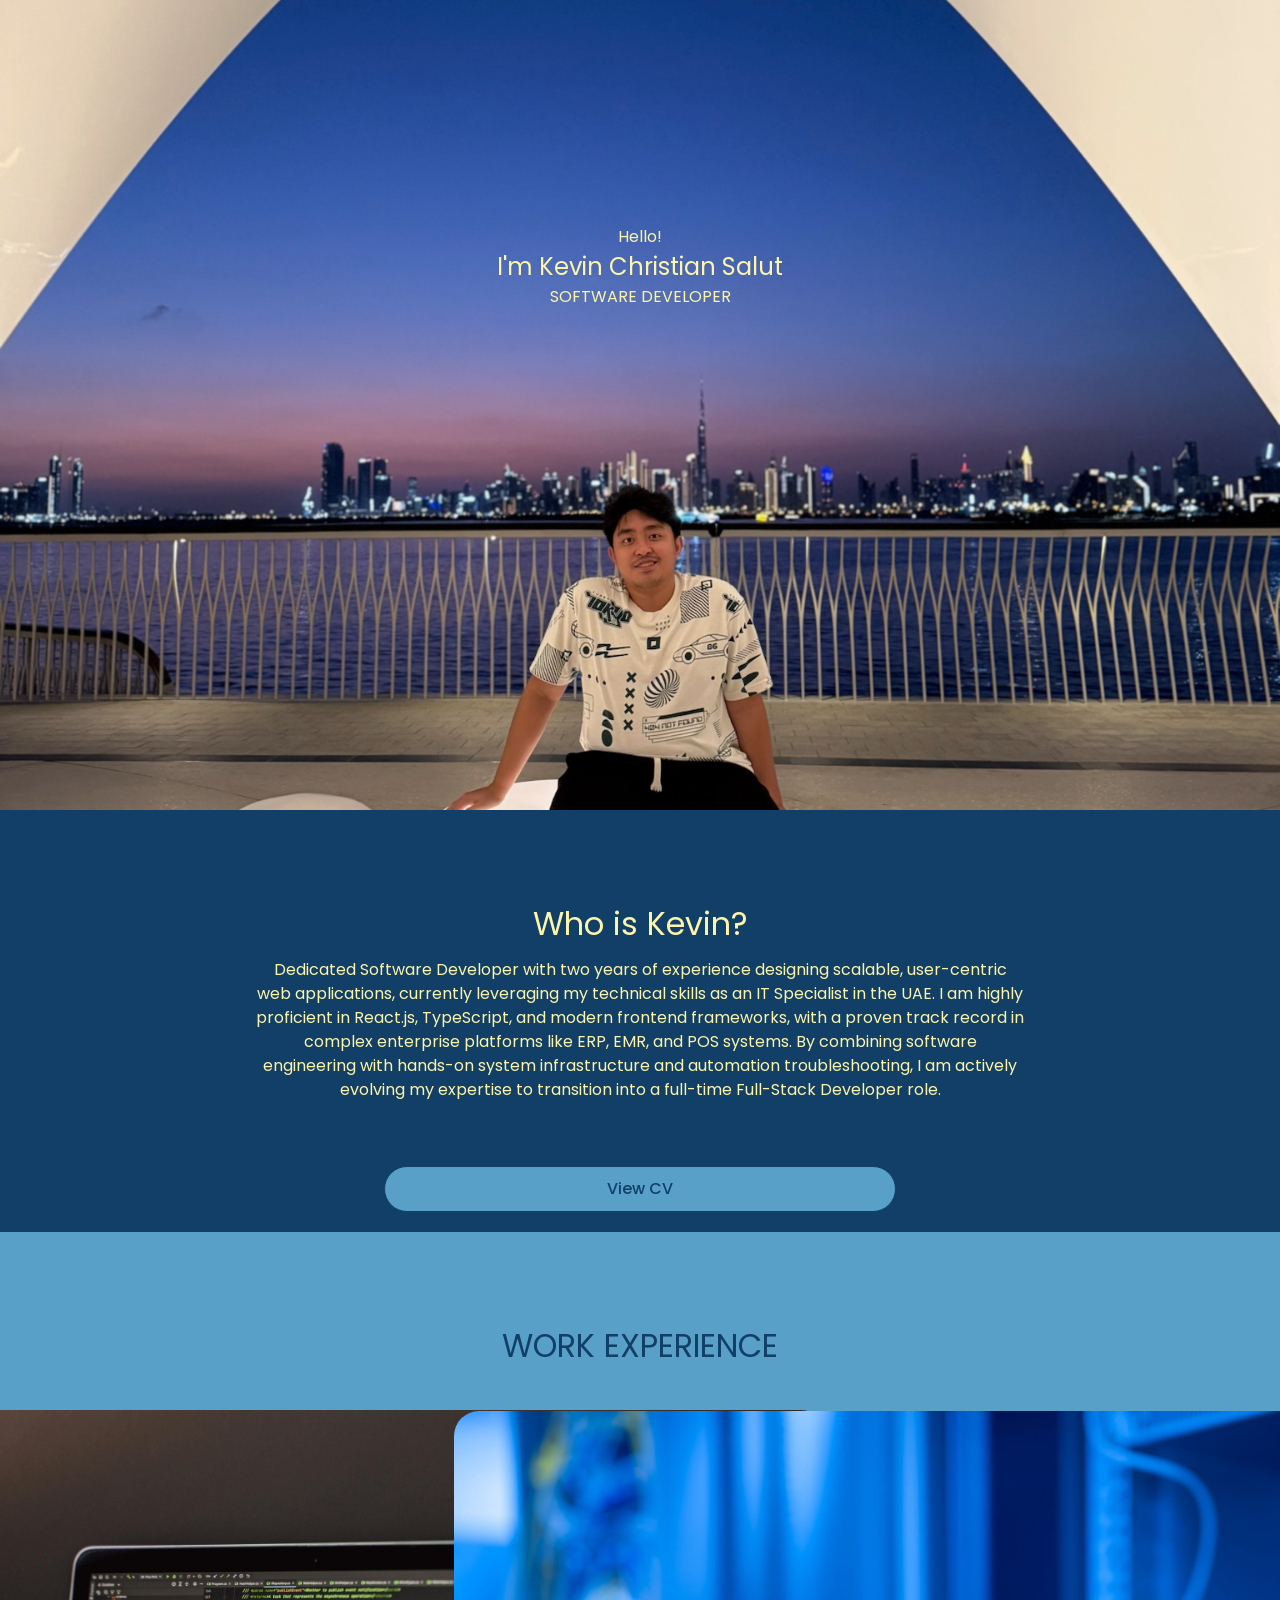
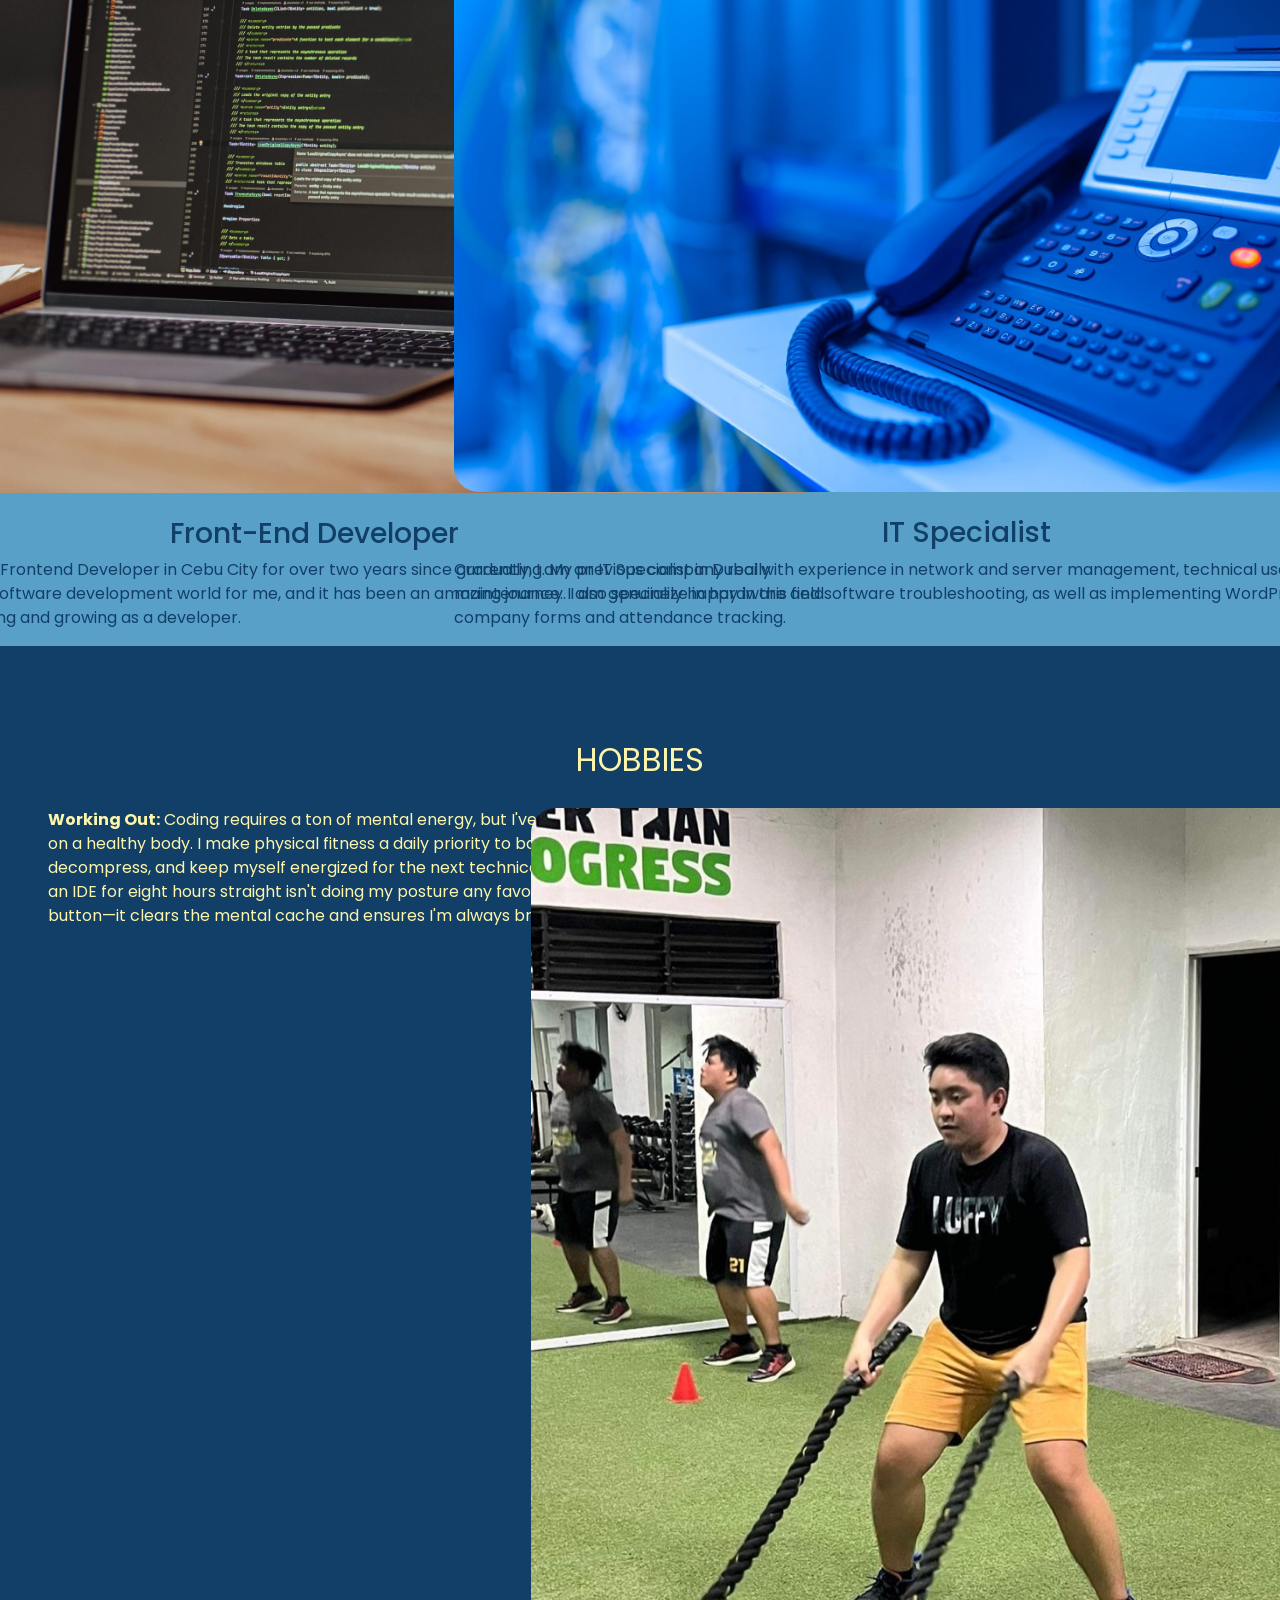
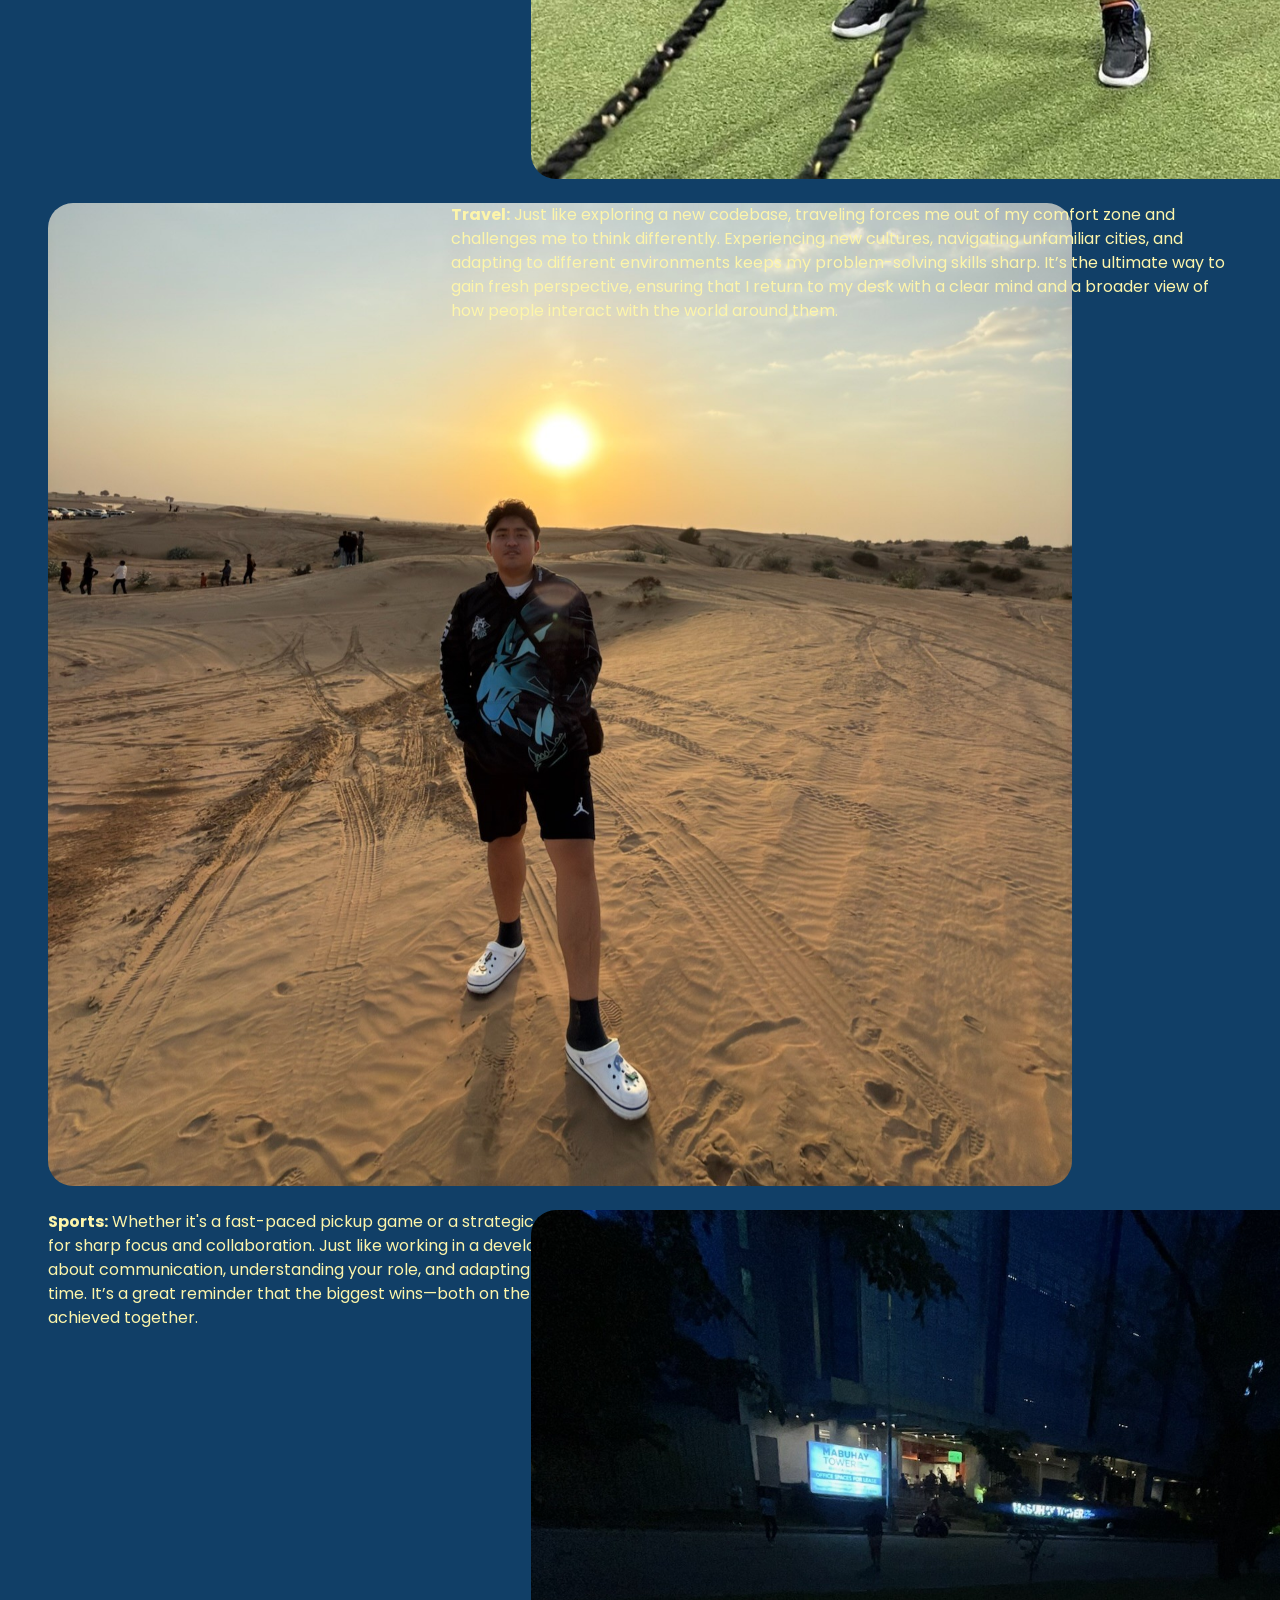
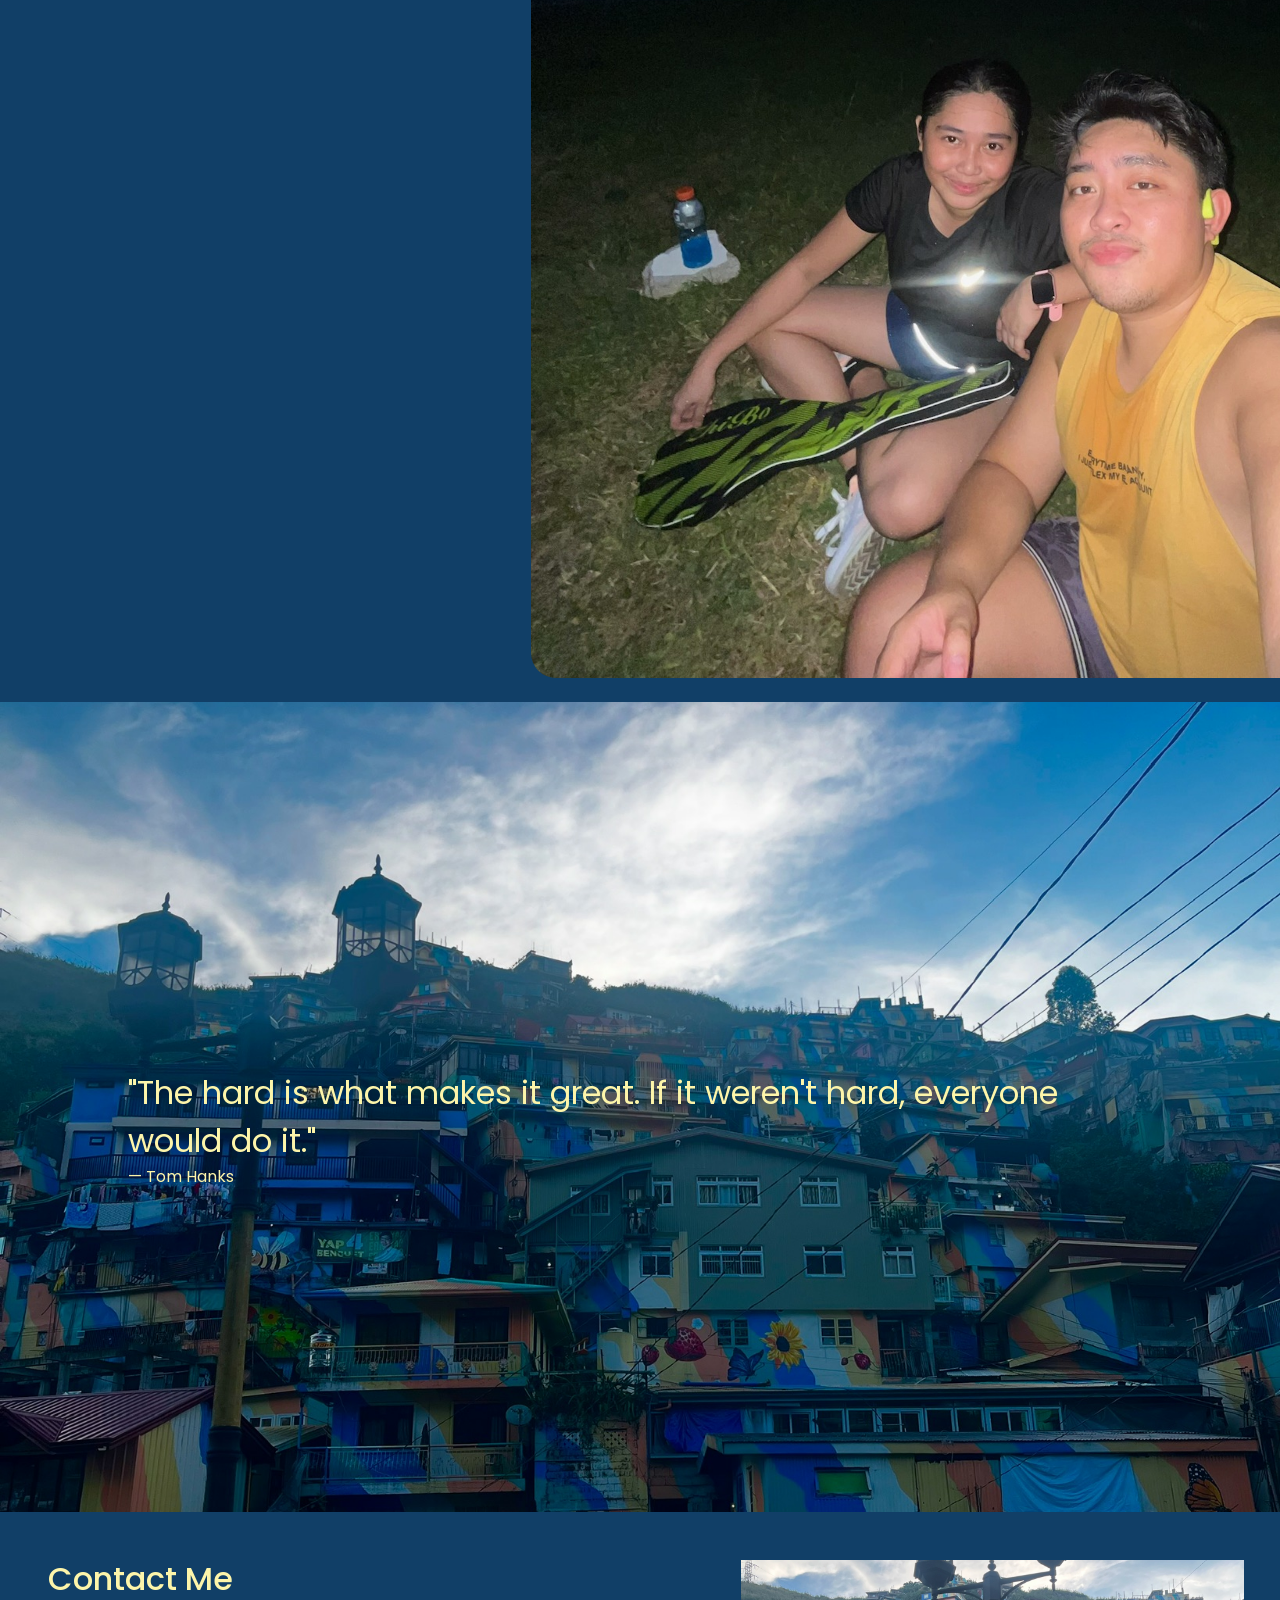
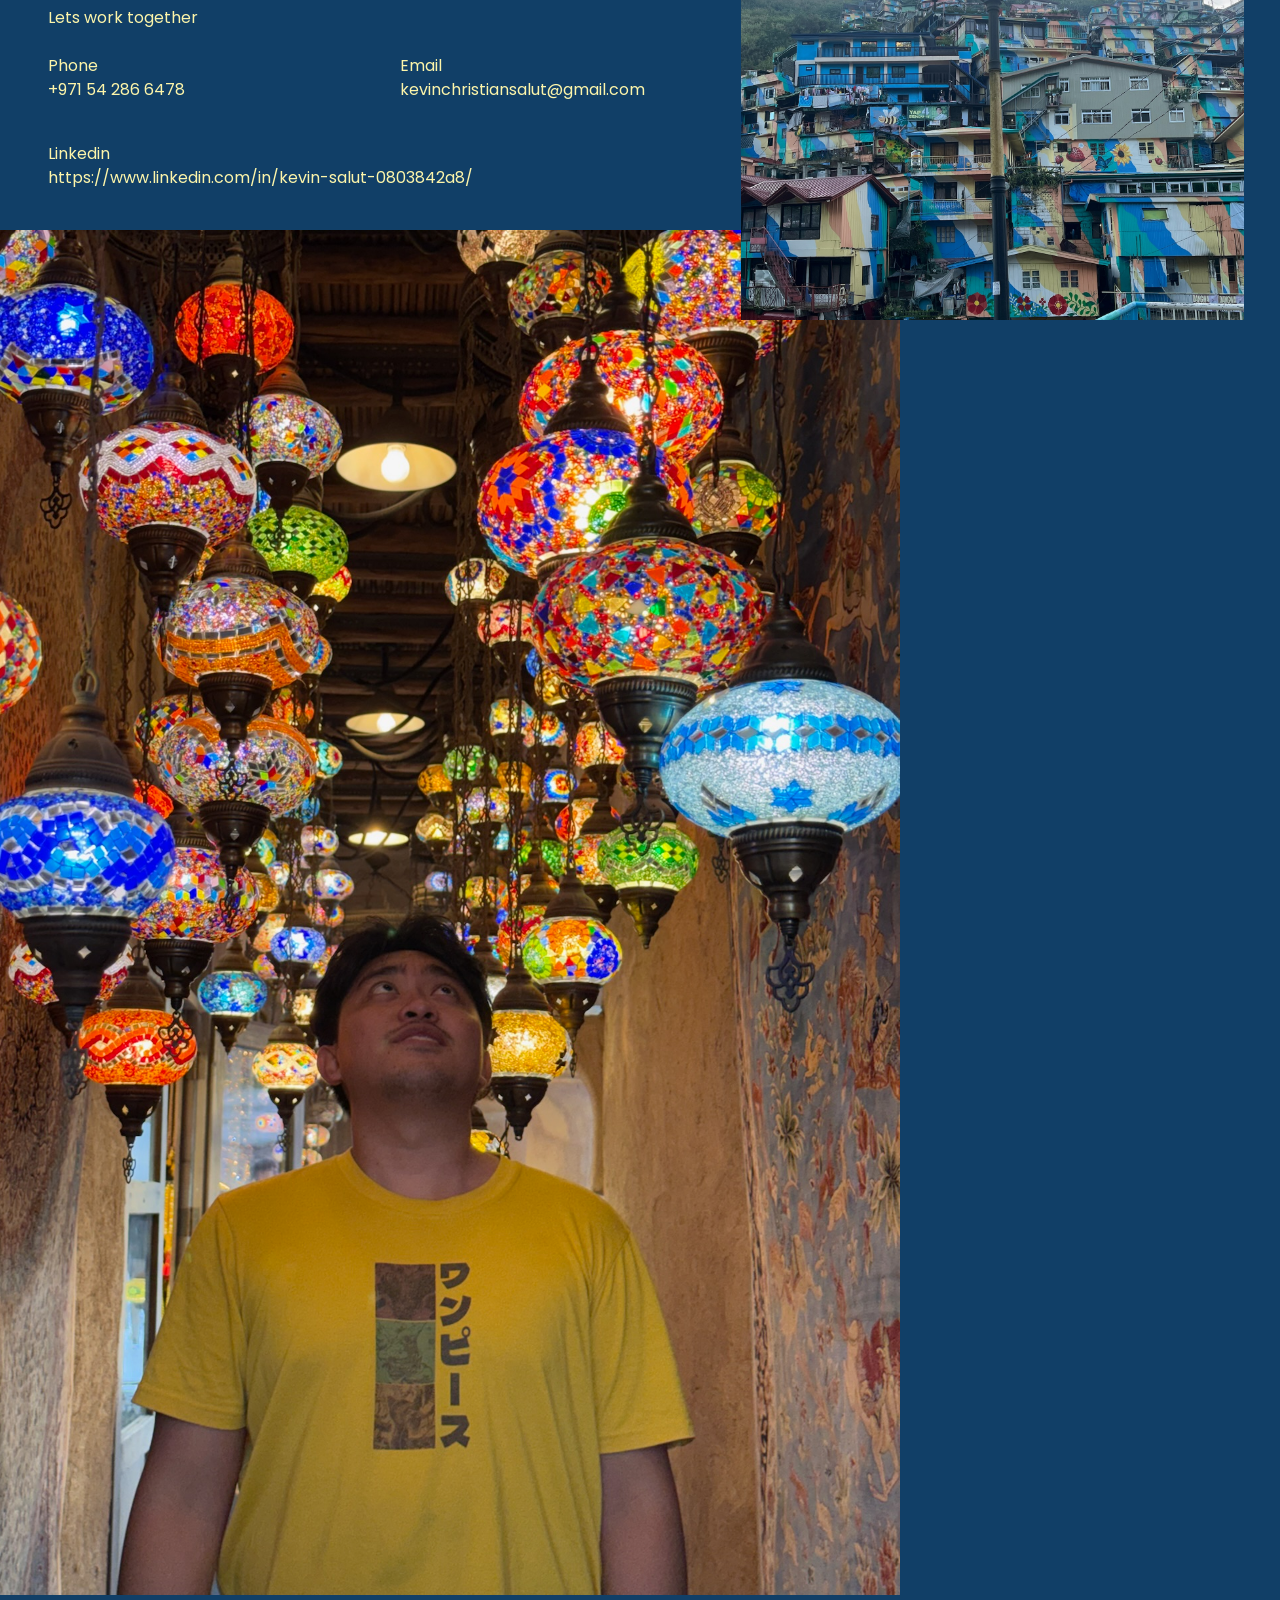
==== index.html @ 114b2236 "Add files via upload" ====
<!doctype html>
<html lang="en">
  <head>
    <meta charset="UTF-8" />
    <meta name="viewport" content="width=device-width, initial-scale=1.0" />
    <title>Getting to Know Kevin</title>
    <link rel="stylesheet" href="./styles/index.css" />
    <link
      href="https://cdn.jsdelivr.net/npm/bootstrap@5.3.8/dist/css/bootstrap.min.css"
      rel="stylesheet"
      integrity="sha384-sRIl4kxILFvY47J16cr9ZwB07vP4J8+LH7qKQnuqkuIAvNWLzeN8tE5YBujZqJLB"
      crossorigin="anonymous"
    />
    <link rel="preconnect" href="https://fonts.googleapis.com" />
    <link rel="preconnect" href="https://fonts.gstatic.com" crossorigin />
    <link
      href="https://fonts.googleapis.com/css2?family=Bungee&family=Caveat:wght@400..700&family=Libre+Baskerville:ital,wght@0,400..700;1,400..700&family=Poppins:ital,wght@0,100;0,200;0,300;0,400;0,500;0,600;0,700;0,800;0,900;1,100;1,200;1,300;1,400;1,500;1,600;1,700;1,800;1,900&display=swap"
      rel="stylesheet"
    />
  </head>
  <body>
    <section id="header-page">
      <div class="header-container">
        <div class="row">
          <div class="col center header-text">Hello!</div>
        </div>
        <div class="row">
          <div class="col center header-name">I'm Kevin Christian Salut</div>
        </div>
        <div class="row">
          <div class="col center header-text">SOFTWARE DEVELOPER</div>
        </div>
      </div>
    </section>
    <section id="about-page">
      <div class="about-container">
        <div class="about-title center">Who is Kevin?</div>
        <div class="about-text center">
          <p class="about-paragraph">
            Dedicated Software Developer with two years of experience designing
            scalable, user-centric web applications, currently leveraging my
            technical skills as an IT Specialist in the UAE. I am highly
            proficient in React.js, TypeScript, and modern frontend frameworks,
            with a proven track record in complex enterprise platforms like ERP,
            EMR, and POS systems. By combining software engineering with
            hands-on system infrastructure and automation troubleshooting, I am
            actively evolving my expertise to transition into a full-time
            Full-Stack Developer role.
          </p>
        </div>
        <div class="about-text center pt-5">
          <a href="./pages/resume.html" type="button" class="about-btn">
            View CV
          </a>
        </div>
      </div>
    </section>
    <section id="experience-page">
      <div class="experience-container">
        <div class="experience-title center">WORK EXPERIENCE</div>
        <div class="experience-text">
          <div class="row">
            <div class="col-xl-6 center">
              <div>
                <div class="experience-image-container mb-4 center">
                  <img
                    class="experience-image"
                    src="./images/Programmer image.jpg"
                  />
                </div>
                <div><h3 class="center">Front-End Developer</h3></div>
                <div class="experience-paragraph">
                  <p>
                    I have been working as a Frontend Developer in Cebu City for
                    over two years since graduating. My previous company really
                    opened the door to the software development world for me,
                    and it has been an amazing journey. I am genuinely happy in
                    this field and eager to keep learning and growing as a
                    developer.
                  </p>
                </div>
              </div>
            </div>
            <div class="col-xl-6 center">
              <div>
                <div class="experience-image-container mb-4 center">
                  <img class="experience-image" src="./images/IT image.jpg" />
                </div>
                <div><h3 class="center">IT Specialist</h3></div>
                <div class="experience-paragraph">
                  <p>
                    Currently, I am an IT Specialist in Dubai with experience in
                    network and server management, technical user support, and
                    website maintenance. I also specialize in hardware and
                    software troubleshooting, as well as implementing WordPress
                    automation for company forms and attendance tracking.
                  </p>
                </div>
              </div>
            </div>
          </div>
        </div>
      </div>
    </section>
    <section id="hobbies-page">
      <div class="hobbies-container">
        <div class="hobbies-title center mb-4">HOBBIES</div>
        <div class="row px-5 pb-4">
          <div class="col-xl-8">
            <p class="hobbies-paragraph">
              <b>Working Out:</b> Coding requires a ton of mental energy, but
              I've learned that a sharp mind depends on a healthy body. I make
              physical fitness a daily priority to balance out the desk hours,
              decompress, and keep myself energized for the next technical
              challenge. Let’s honest: staring at an IDE for eight hours
              straight isn't doing my posture any favors. Getting active is my
              ultimate reset button—it clears the mental cache and ensures I'm
              always bringing my best to the keyboard.
            </p>
          </div>
          <div class="col-xl-4 center">
            <img class="hobbies-image" src="./images/workout.jpg" />
          </div>
        </div>
        <div class="row px-5 pb-4">
          <div class="col-xl-4">
            <img class="hobbies-image" src="./images/travel.jpg" />
          </div>
          <div class="col-xl-8">
            <p class="hobbies-paragraph">
              <b>Travel:</b> Just like exploring a new codebase, traveling
              forces me out of my comfort zone and challenges me to think
              differently. Experiencing new cultures, navigating unfamiliar
              cities, and adapting to different environments keeps my
              problem-solving skills sharp. It’s the ultimate way to gain fresh
              perspective, ensuring that I return to my desk with a clear mind
              and a broader view of how people interact with the world around
              them.
            </p>
          </div>
        </div>
        <div class="row px-5 pb-4">
          <div class="col-xl-8">
            <p class="hobbies-paragraph">
              <b>Sports:</b> Whether it's a fast-paced pickup game or a
              strategic match, sports are my favorite outlet for sharp focus and
              collaboration. Just like working in a development team, playing
              sports is all about communication, understanding your role, and
              adapting to the opposition's strategy in real-time. It’s a great
              reminder that the biggest wins—both on the field and in tech—are
              always achieved together.
            </p>
          </div>
          <div class="col-xl-4 center">
            <img class="hobbies-image" src="./images/sports.jpg" />
          </div>
        </div>
      </div>
    </section>
    <section id="quote-page">
      <div class="quote-container center">
        <div class="quote-width">
          <div class="quote-name">
            "The hard is what makes it great. If it weren't hard, everyone would
            do it."
          </div>
          <div class="quote-text">— Tom Hanks</div>
        </div>
      </div>
    </section>
    <section id="contact-page">
      <div class="row contact-container p-5">
        <div class="col-xl-7 contact-left">
          <div>
            <h2>Contact Me</h2>
          </div>
          <div class="mb-4">
            <div>Lets work together</div>
          </div>
          <div class="row pb-4">
            <div class="col-xl-6">
              <div>
                <div>Phone</div>
              </div>
              <div>
                <p>+971 54 286 6478</p>
              </div>
            </div>
            <div class="col-xl-6">
              <div>
                <div>Email</div>
              </div>
              <div>
                <p>kevinchristiansalut@gmail.com</p>
              </div>
            </div>
          </div>
          <div class="row pb-4">
            <div class="col-xl-12">
              <div>
                <div>Linkedin</div>
              </div>
              <div>
                <p>https://www.linkedin.com/in/kevin-salut-0803842a8/</p>
              </div>
            </div>
          </div>

          <div class="center">
            <img class="contact-image" src="./images/contact.jpg" />
          </div>
        </div>
        <div class="col-xl-5 contact-right"></div>
      </div>
    </section>
  </body>
</html>
---- styles/index.css ----
body{
    overflow-x: hidden;
}
.row{
    padding: 0;
    margin: 0;
}

div{
    color: #FDF5AA;
    font-style: normal;
    font-family: "Poppins", sans-serif;
}
.center{
    display: flex;
    justify-content: center;
    align-items: center;
}

.header-text{
    font-size: 2rem;
}
.header-name{
    font-size: 3rem;
}
#header-page{
    background-image: url('../images/header_image.jpg');
    background-repeat: no-repeat;
    background-position: center;
    background-size: cover;
    height: 90vh;
}

.header-container{
    padding-top: 10vh;
    animation: slideIn 1s forwards;
}

#about-page{
    background-color: #113F67;
    padding-top: 10vh;
    height: 70vh;
}

.about-container{
    animation: slideIn 1s forwards;
}
.about-title{
    font-size: 2rem;
    margin-bottom: 10px;
}
.about-text{
    font-size: 1rem;
    text-align: center;
}
.about-paragraph{
    width: 60vw;
}
.about-btn{
    background-color: #58A0C8;
    color: #113F67;
    border: 1px solid #113F67;
    border-radius: 50px;
    width: 10vw;
    padding: 10px;
    font-weight: 500;
    text-decoration: none;
}
#experience-page{
    background-color: #58A0C8;
    padding-top: 10vh;
    height: 90vh;
}
.experience-container{
    animation: slideIn 1s forwards;
}
.experience-title{
    font-size: 2rem;
    margin-bottom: 40px;
    color: #113F67 !important;
}

.experience-image-container img {
    height: auto;
    width: 25vw; 
    border-radius: 25px;
}

.experience-text{
    font-size: 1rem;
}
.experience-text h3{
    color: #113F67;
}
.experience-paragraph{
    width: 30vw;
    color: #113F67 !important;
}
#hobbies-page{
    background-color: #113F67;
    padding-top: 10vh;
}

.hobbies-container{
    animation: slideIn 1s forwards;
}
.hobbies-title{
    font-size: 2rem;
    margin-bottom: 10px;
}
.hobbies-image{
    height: auto;
    width: 20vw; 
    border-radius: 25px;
}
#quote-page{
    background-image: url('../images/quote-bg.jpg');
    background-repeat: no-repeat;
    background-position: center;
    background-size: cover;
    height: 90vh;
    opacity: 1;
    
}
.quote-container{
    padding-top: 5vh;
    animation: slideIn 1s forwards;
    height: 90vh;
}

.quote-width{
    width: 80vw;
}

.quote-name{
    font-size: 3rem;
}
.quote-text{
    font-size: 1rem;
}
#contact-page{
    height: 90vh;    
}
.contact-container{
    height: 90vh;
    background-color: #113F67;
}

.contact-right{
     background-image: url('../images/contacttwo.jpg');
    background-repeat: no-repeat;
    background-position: center;
    background-size: cover;
}

.contact-image{
    height: auto;
    width: 17vw;
}

@keyframes slideIn {
  from { transform: translateX(-100%); opacity: 0; }
  to { transform: translateX(0); opacity: 1; }
}

@media (max-width: 1280px){
    .header-text{
        font-size: 1rem;
    }
    .header-name{
        font-size: 1.5rem;
    }
    .header-container{
        padding-top: 25vh;
    }

   
   
    .about-btn{
        width: 40vw;
        padding: 10px;
        margin-bottom: 20px;
    }
    
    .experience-paragraph, .hobbies-image{
        width: 80vw;
    }
    .experience-image-container img {
        width: 80vw; 
    }
    .quote-name{
        font-size: 2rem;
    }
    .contact-right{
        height: 40vh;
    }
     #contact-page{
        height: auto;    
    }
    .contact-container{
        height: auto;
    }
     #about-page{
        background-color: #113F67;
        padding-top: 10vh;
        height: auto;
    }
    #experience-page{
        height: auto;
    }
    .contact-image{

        height: auto;
        width: 80vw;
        margin-bottom: 5vh;
    }
}
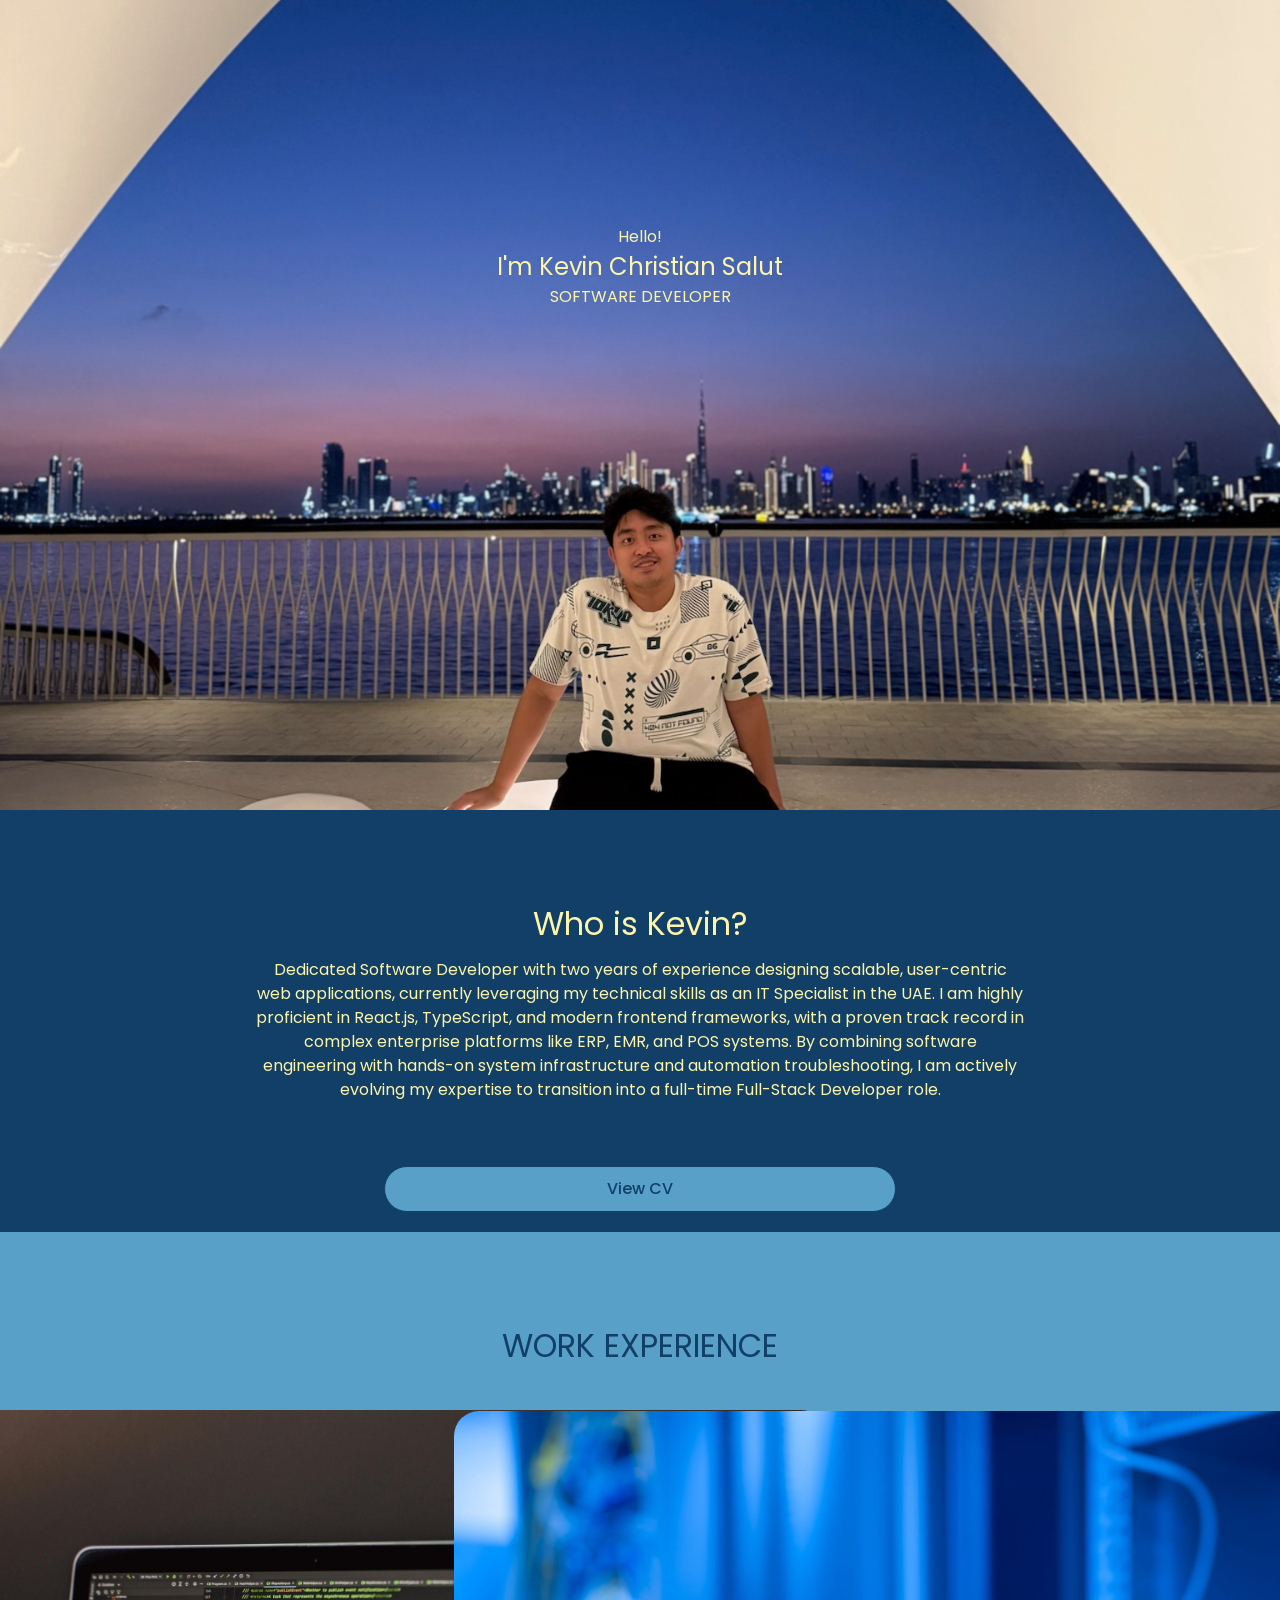
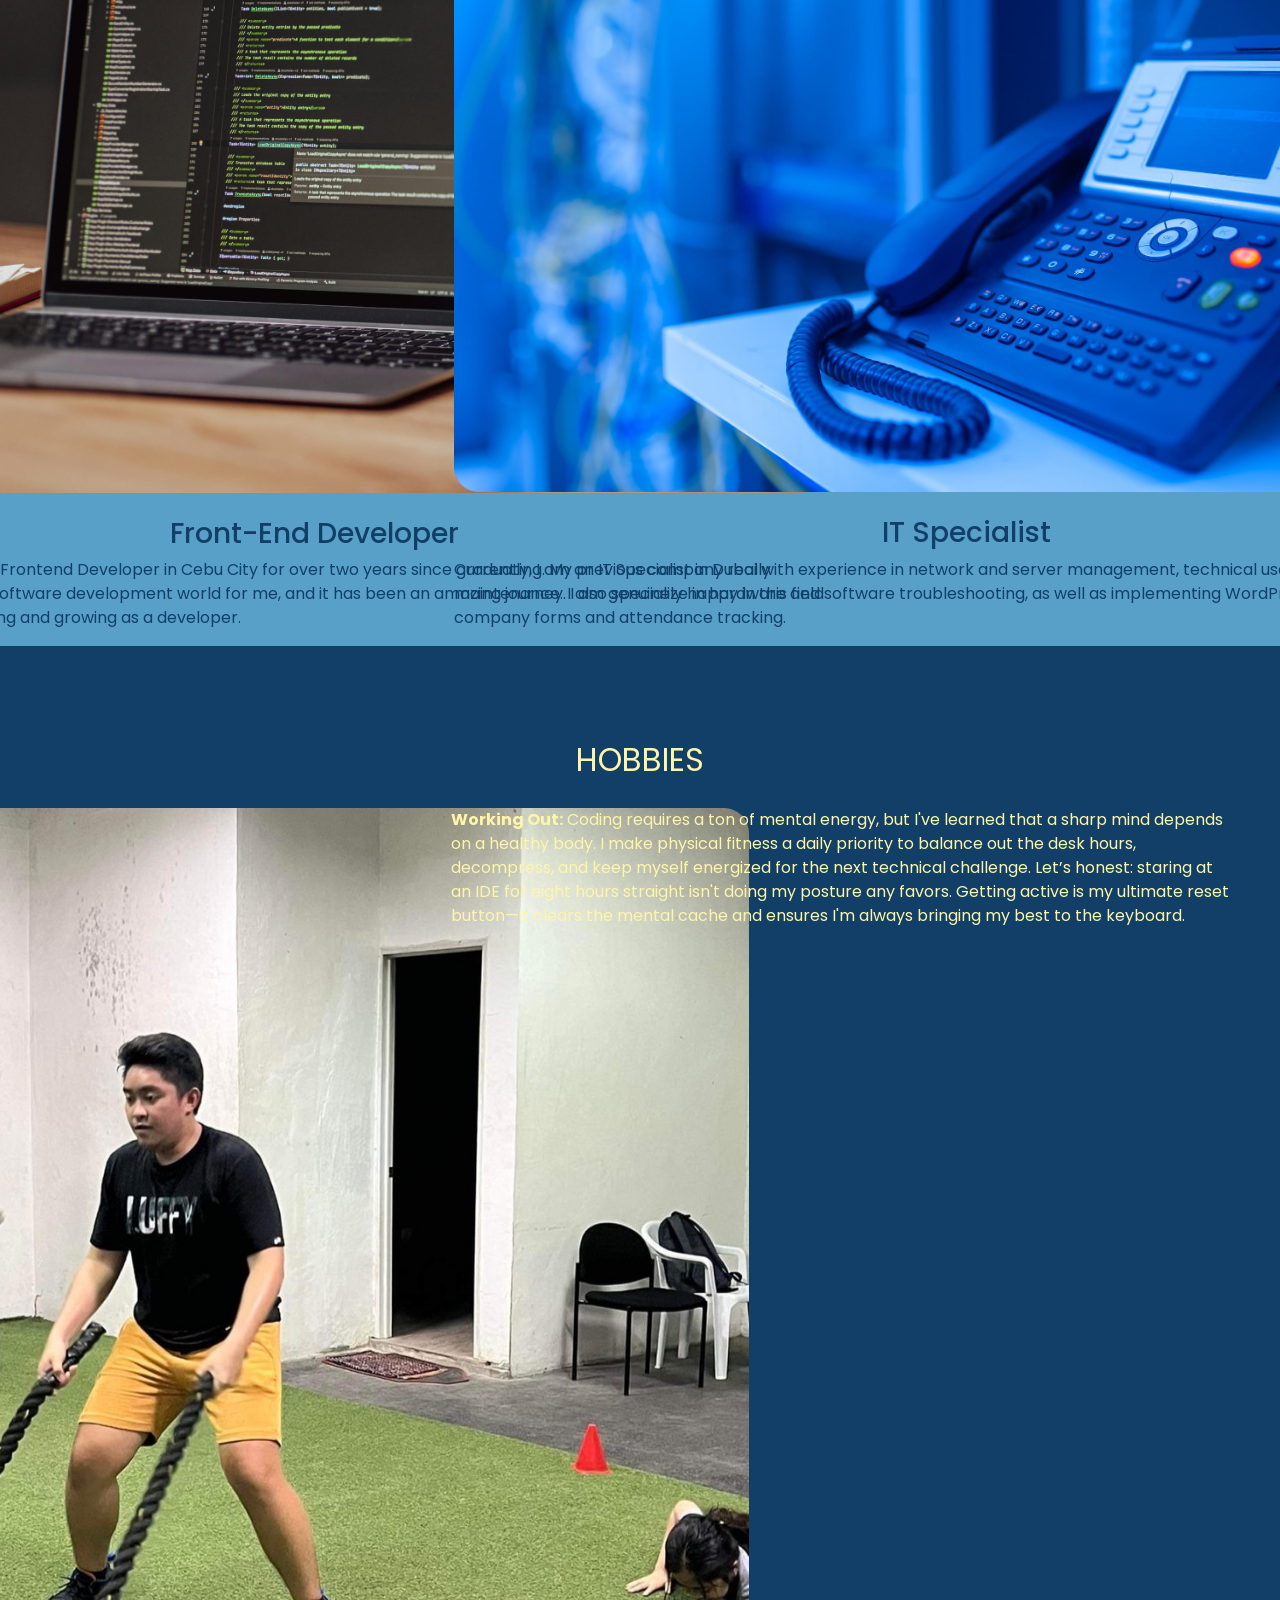
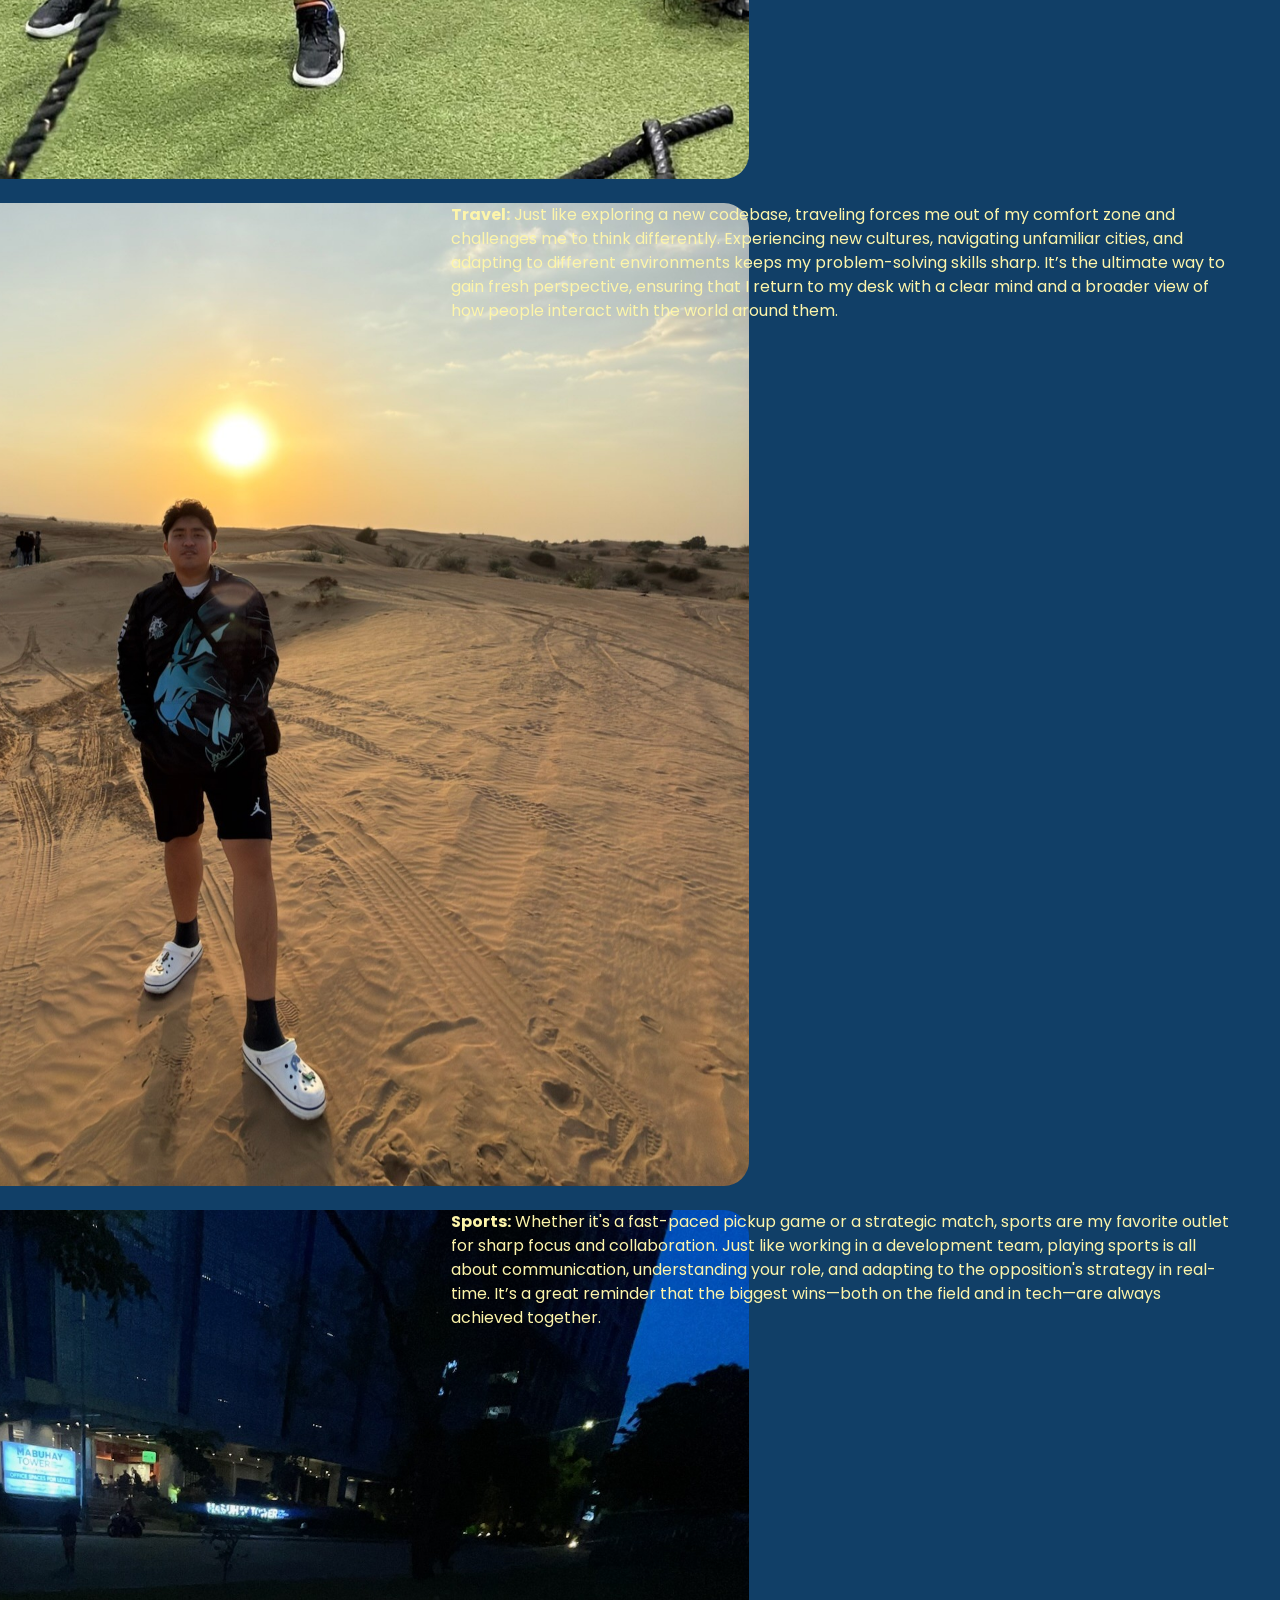
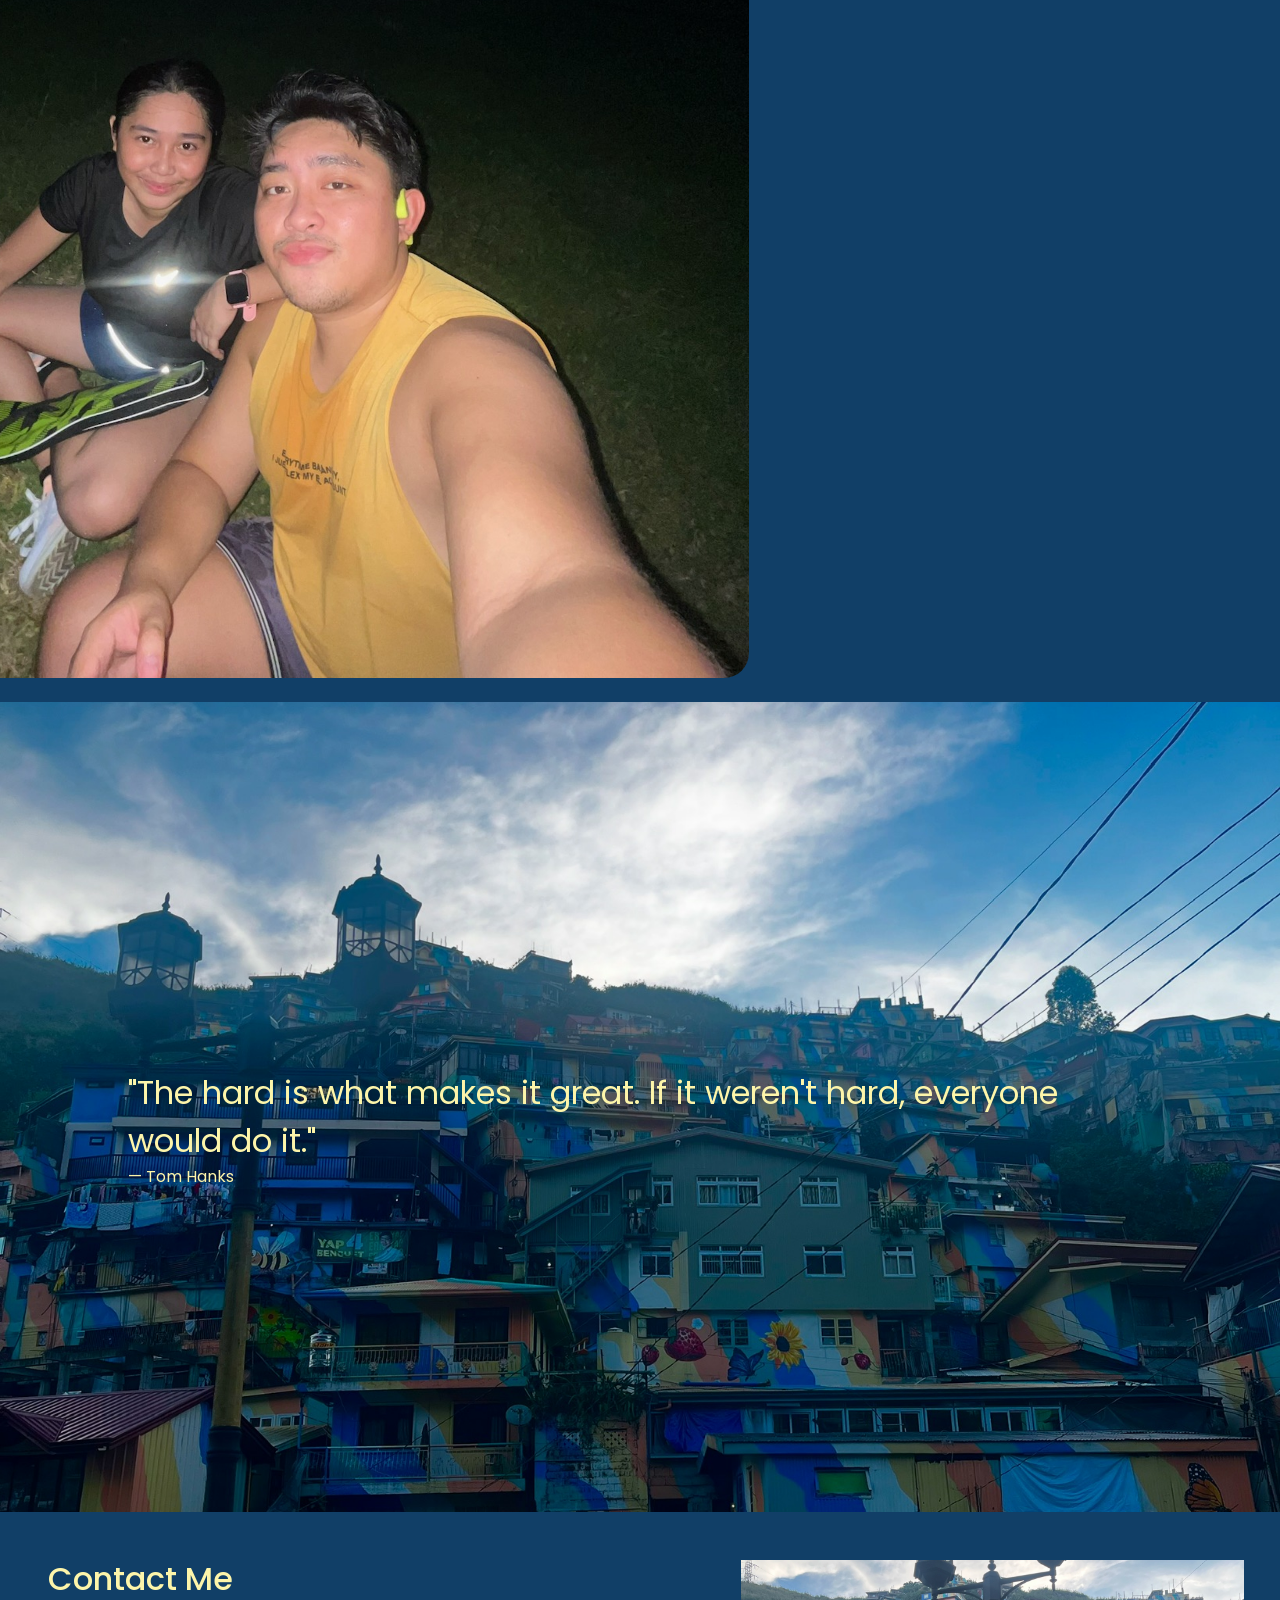
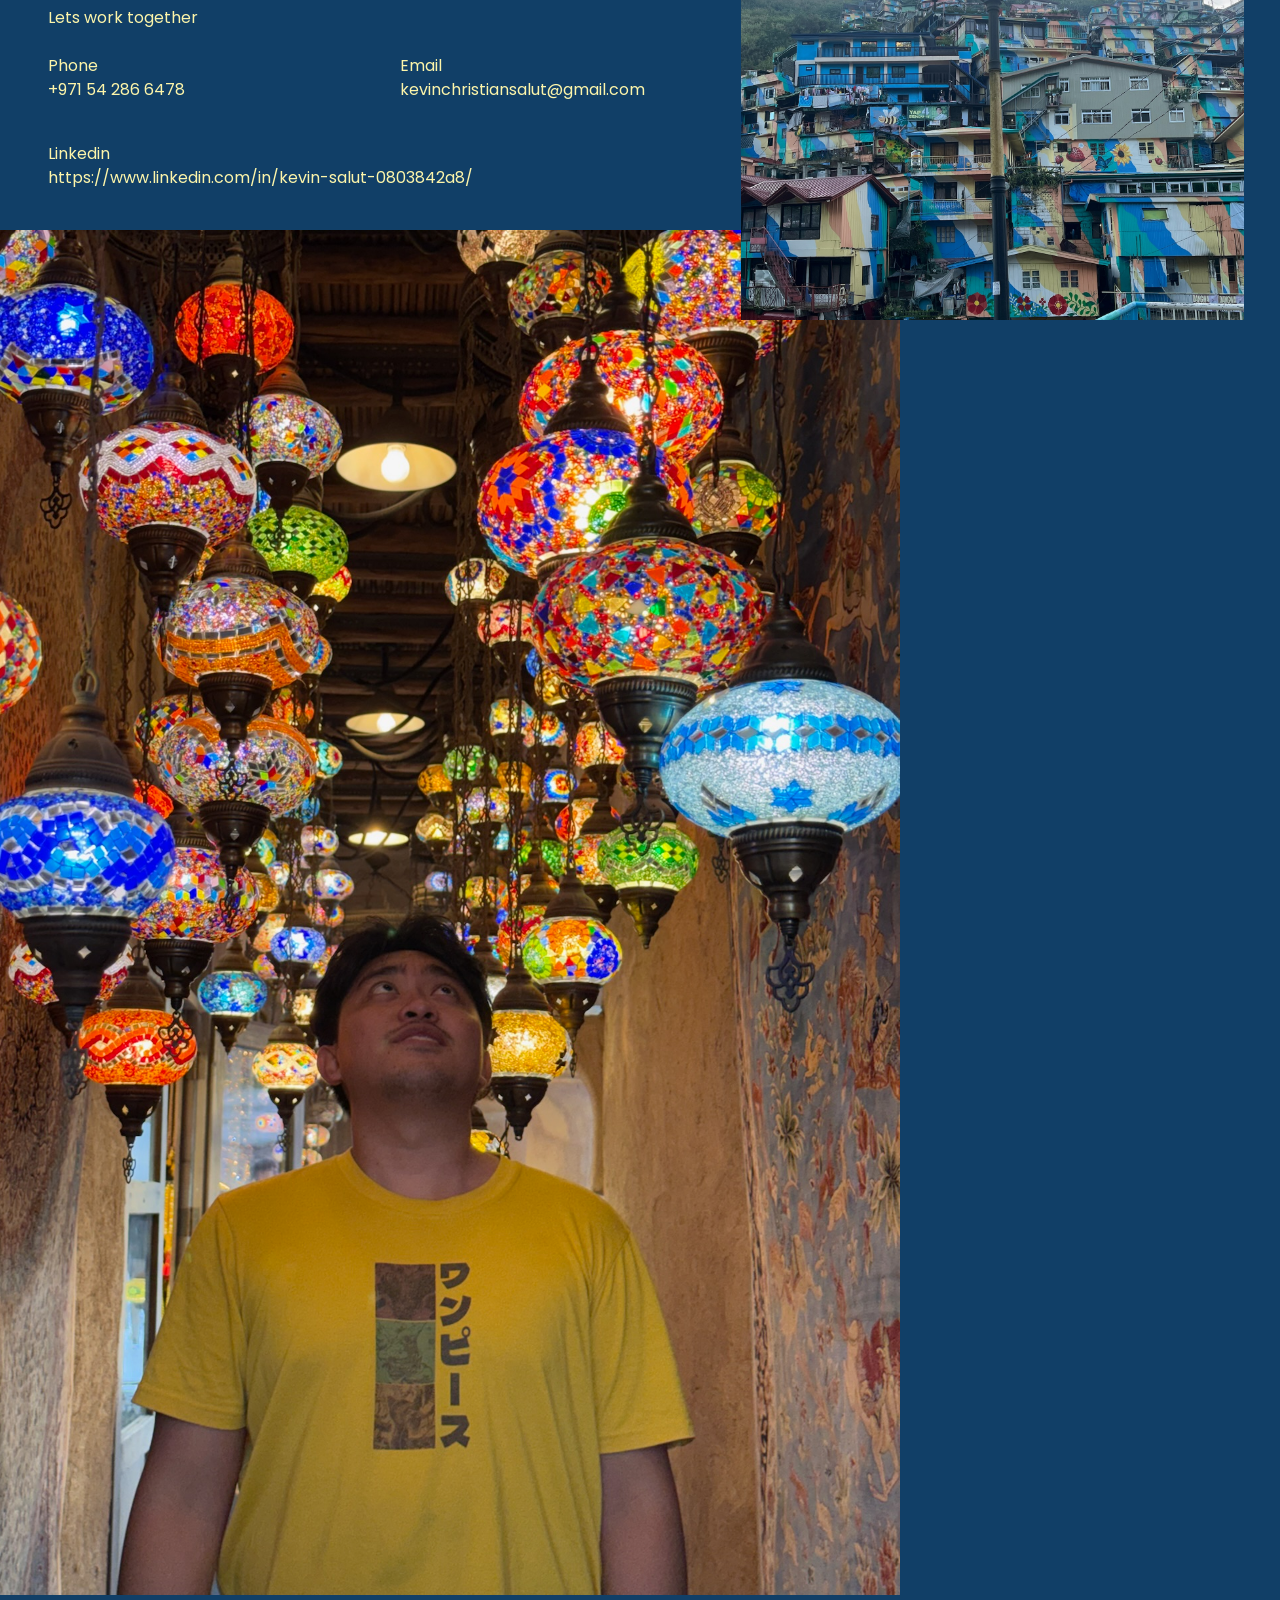
==== commit 905a9b26: "fix: flex order in hobbies section" ====
--- a/index.html
+++ b/index.html
@@ -105,7 +105,10 @@
     <section id="hobbies-page">
       <div class="hobbies-container">
         <div class="hobbies-title center mb-4">HOBBIES</div>
-        <div class="row px-5 pb-4">
+        <div class="row px-5 pb-4 hobbies-flex">
+          <div class="col-xl-4 flex-list center">
+            <img class="hobbies-image" src="./images/workout.jpg" />
+          </div>
           <div class="col-xl-8">
             <p class="hobbies-paragraph">
               <b>Working Out:</b> Coding requires a ton of mental energy, but
@@ -118,12 +121,9 @@
               always bringing my best to the keyboard.
             </p>
           </div>
+        </div>
+        <div class="row px-5 pb-4">
           <div class="col-xl-4 center">
-            <img class="hobbies-image" src="./images/workout.jpg" />
-          </div>
-        </div>
-        <div class="row px-5 pb-4">
-          <div class="col-xl-4">
             <img class="hobbies-image" src="./images/travel.jpg" />
           </div>
           <div class="col-xl-8">
@@ -139,7 +139,10 @@
             </p>
           </div>
         </div>
-        <div class="row px-5 pb-4">
+        <div class="row px-5 pb-4 hobbies-flex">
+          <div class="col-xl-4 flex-list center">
+            <img class="hobbies-image" src="./images/sports.jpg" />
+          </div>
           <div class="col-xl-8">
             <p class="hobbies-paragraph">
               <b>Sports:</b> Whether it's a fast-paced pickup game or a
@@ -151,9 +154,6 @@
               always achieved together.
             </p>
           </div>
-          <div class="col-xl-4 center">
-            <img class="hobbies-image" src="./images/sports.jpg" />
-          </div>
         </div>
       </div>
     </section>
--- a/styles/index.css
+++ b/styles/index.css
@@ -111,9 +111,16 @@
 }
 .hobbies-image{
     height: auto;
-    width: 20vw; 
+    width: 15vw; 
     border-radius: 25px;
 }
+.hobbies-flex{
+    display: flex;
+}
+.flex-list{
+    order: 2;
+}
+
 #quote-page{
     background-image: url('../images/quote-bg.jpg');
     background-repeat: no-repeat;
@@ -215,4 +222,7 @@
         width: 80vw;
         margin-bottom: 5vh;
     }
-}
+    .flex-list{
+        order: 0;
+    }
+}
